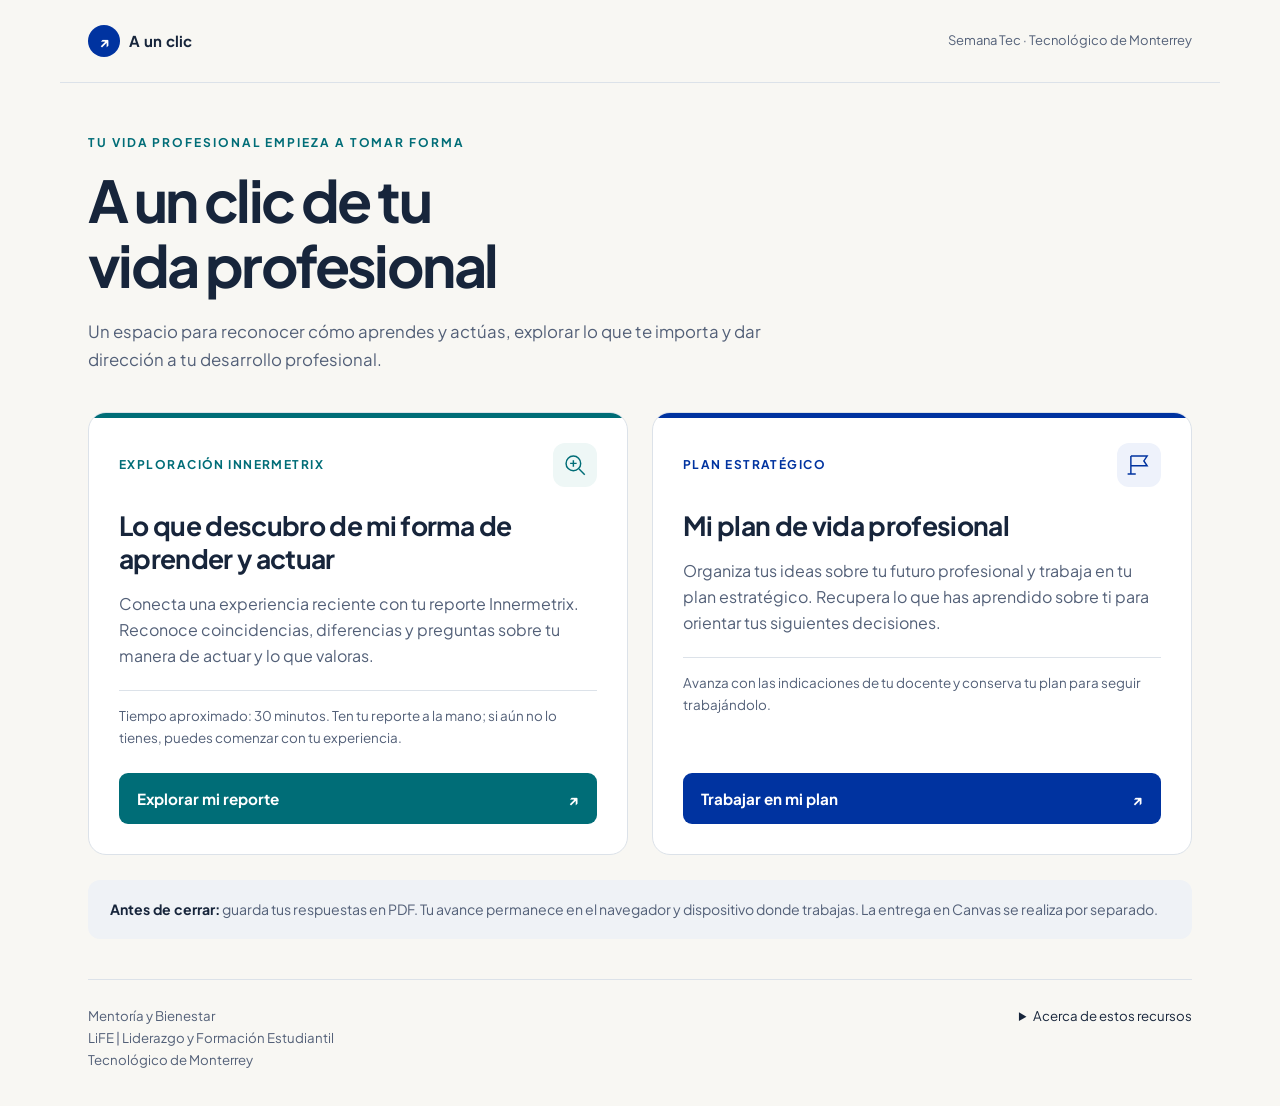
==== docs/index.html @ 25005614 "Publicar portal y recursos vigentes de A un clic" ====
<!doctype html>
<html lang="es">
<head>
<meta charset="utf-8"><meta name="viewport" content="width=device-width, initial-scale=1">
<title>A un clic de tu vida profesional</title>
<meta name="description" content="Recursos de la Semana Tec para explorar tu forma de aprender y actuar y construir tu plan de vida profesional.">
<style>
@font-face{font-family:Jakarta;src:url('assets/plus-jakarta-sans-400.ttf')}@font-face{font-family:Jakarta;src:url('assets/plus-jakarta-sans-700.ttf');font-weight:700}
:root{--blue:#0033a0;--ink:#17253b;--muted:#536078;--paper:#f8f7f3;--line:#dce2e9;--teal:#006d77}*{box-sizing:border-box}body{margin:0;background:var(--paper);color:var(--ink);font-family:Jakarta,system-ui,sans-serif;line-height:1.65}a{color:var(--blue)}a:focus-visible,summary:focus-visible{outline:3px solid #dcae28;outline-offset:5px}.skip{position:absolute;top:-100px;background:white;padding:12px;z-index:3}.skip:focus{top:8px}header{max-width:1160px;margin:auto;padding:25px 28px;display:flex;justify-content:space-between;align-items:center;border-bottom:1px solid var(--line);gap:20px}.brand{font-size:15px;font-weight:700;letter-spacing:.02em}.brand-mark{display:inline-grid;place-items:center;background:var(--blue);color:white;border-radius:50%;width:32px;height:32px;margin-right:9px}header span:last-child{font-size:13px;color:var(--muted)}main{max-width:1160px;margin:auto;padding:50px 28px 40px}.intro{max-width:850px;margin-bottom:38px}.eyebrow{font-size:12px;text-transform:uppercase;letter-spacing:.16em;color:var(--teal);font-weight:700;margin:0 0 14px}h1{font-size:clamp(2.2rem,5vw,3.6rem);line-height:1.14;letter-spacing:-.045em;max-width:820px;margin:0 0 20px;font-weight:700}.lead{font-size:1.05rem;max-width:700px;color:var(--muted);margin:0}.resources{display:grid;grid-template-columns:1fr 1fr;gap:24px}.card{position:relative;background:white;border:1px solid var(--line);border-radius:18px;padding:30px;display:flex;flex-direction:column;overflow:hidden}.card:before{content:'';position:absolute;top:0;left:0;right:0;height:5px;background:var(--teal)}.card.plan:before{background:var(--blue)}.card-top{display:flex;align-items:center;justify-content:space-between;gap:10px;margin-bottom:22px}.category{font-size:12px;text-transform:uppercase;letter-spacing:.12em;font-weight:700;color:var(--teal)}.plan .category{color:var(--blue)}.icon{width:44px;height:44px;padding:9px;border-radius:12px;background:#eef7f6;color:var(--teal)}.plan .icon{background:#eef2fb;color:var(--blue)}h2{font-size:1.65rem;line-height:1.25;letter-spacing:-.025em;margin:0 0 16px}.description{color:var(--muted);margin:0 0 20px}.resource-note{font-size:.84rem;color:var(--muted);margin:0 0 24px;padding-top:14px;border-top:1px solid var(--line)}.button{display:flex;align-items:center;justify-content:space-between;gap:18px;background:var(--teal);color:white;padding:13px 18px;border-radius:9px;text-decoration:none;font-weight:700;font-size:.95rem;margin-top:auto}.plan .button{background:var(--blue)}.button:hover{filter:brightness(1.12)}.practical{margin-top:25px;padding:18px 22px;background:#eff2f6;border-radius:12px;font-size:.88rem;color:var(--muted)}.practical strong{color:var(--ink)}footer{max-width:1104px;margin:0 auto;padding:25px 0 35px;border-top:1px solid var(--line);font-size:.83rem;color:var(--muted);display:flex;gap:25px;justify-content:space-between}footer p{margin:0}footer details{max-width:440px}footer summary{cursor:pointer;color:var(--ink)}footer details p{margin-top:12px}@media(max-width:720px){header{padding:18px 20px}header span:last-child{display:none}main{padding:32px 20px}.resources{grid-template-columns:1fr}.card{padding:25px}h1{font-size:2.5rem}footer{margin:0 20px;display:block}footer details{margin-top:18px}.intro{margin-bottom:28px}}@media print{.button{background:none!important;color:var(--ink);border:1px solid var(--line)}.resources{display:block}.card{break-inside:avoid;margin-bottom:20px}footer details{display:none}}
</style>
</head>
<body>
<a class="skip" href="#recursos">Ir a las actividades</a>
<header><div class="brand"><b class="brand-mark" aria-hidden="true">↗</b>A un clic</div><span>Semana Tec · Tecnológico de Monterrey</span></header>
<main>
<section class="intro" aria-labelledby="title"><p class="eyebrow">Tu vida profesional empieza a tomar forma</p><h1 id="title">A un clic de tu<br>vida profesional</h1><p class="lead">Un espacio para reconocer cómo aprendes y actúas, explorar lo que te importa y dar dirección a tu desarrollo profesional.</p></section>
<div class="resources" id="recursos">
<article class="card"><div class="card-top"><span class="category">Exploración Innermetrix</span><svg class="icon" viewBox="0 0 32 32" fill="none" stroke="currentColor" stroke-width="1.8" aria-hidden="true"><circle cx="14" cy="14" r="9"/><path d="m21 21 7 7M10 14h8M14 10v8"/></svg></div><h2>Lo que descubro de mi forma de aprender y actuar</h2><p class="description">Conecta una experiencia reciente con tu reporte Innermetrix. Reconoce coincidencias, diferencias y preguntas sobre tu manera de actuar y lo que valoras.</p><p class="resource-note">Tiempo aproximado: 30 minutos. Ten tu reporte a la mano; si aún no lo tienes, puedes comenzar con tu experiencia.</p><a class="button" href="innermetrix/">Explorar mi reporte <span aria-hidden="true">↗</span></a></article>
<article class="card plan"><div class="card-top"><span class="category">Plan estratégico</span><svg class="icon" viewBox="0 0 32 32" fill="none" stroke="currentColor" stroke-width="1.8" aria-hidden="true"><path d="M6 27V5m0 0h20l-4 6 4 6H6M2 27h10"/></svg></div><h2>Mi plan de vida profesional</h2><p class="description">Organiza tus ideas sobre tu futuro profesional y trabaja en tu plan estratégico. Recupera lo que has aprendido sobre ti para orientar tus siguientes decisiones.</p><p class="resource-note">Avanza con las indicaciones de tu docente y conserva tu plan para seguir trabajándolo.</p><a class="button" href="plan-estrategico/">Trabajar en mi plan <span aria-hidden="true">↗</span></a></article>
</div>
<aside class="practical"><strong>Antes de cerrar:</strong> guarda tus respuestas en PDF. Tu avance permanece en el navegador y dispositivo donde trabajas. La entrega en Canvas se realiza por separado.</aside>
</main>
<footer><p>Mentoría y Bienestar<br>LiFE | Liderazgo y Formación Estudiantil<br>Tecnológico de Monterrey</p><details><summary>Acerca de estos recursos</summary><p>Portal coordinado por Karen Ariadna Guzmán Vega, ME., para la Semana Tec «A un clic de tu vida profesional».</p><p>Consulta la autoría y los permisos de uso dentro de cada actividad. Los instrumentos y materiales de terceros conservan sus respectivos derechos.</p><p><a href="mailto:kareng@tec.mx">kareng@tec.mx</a></p></details></footer>
</body></html>
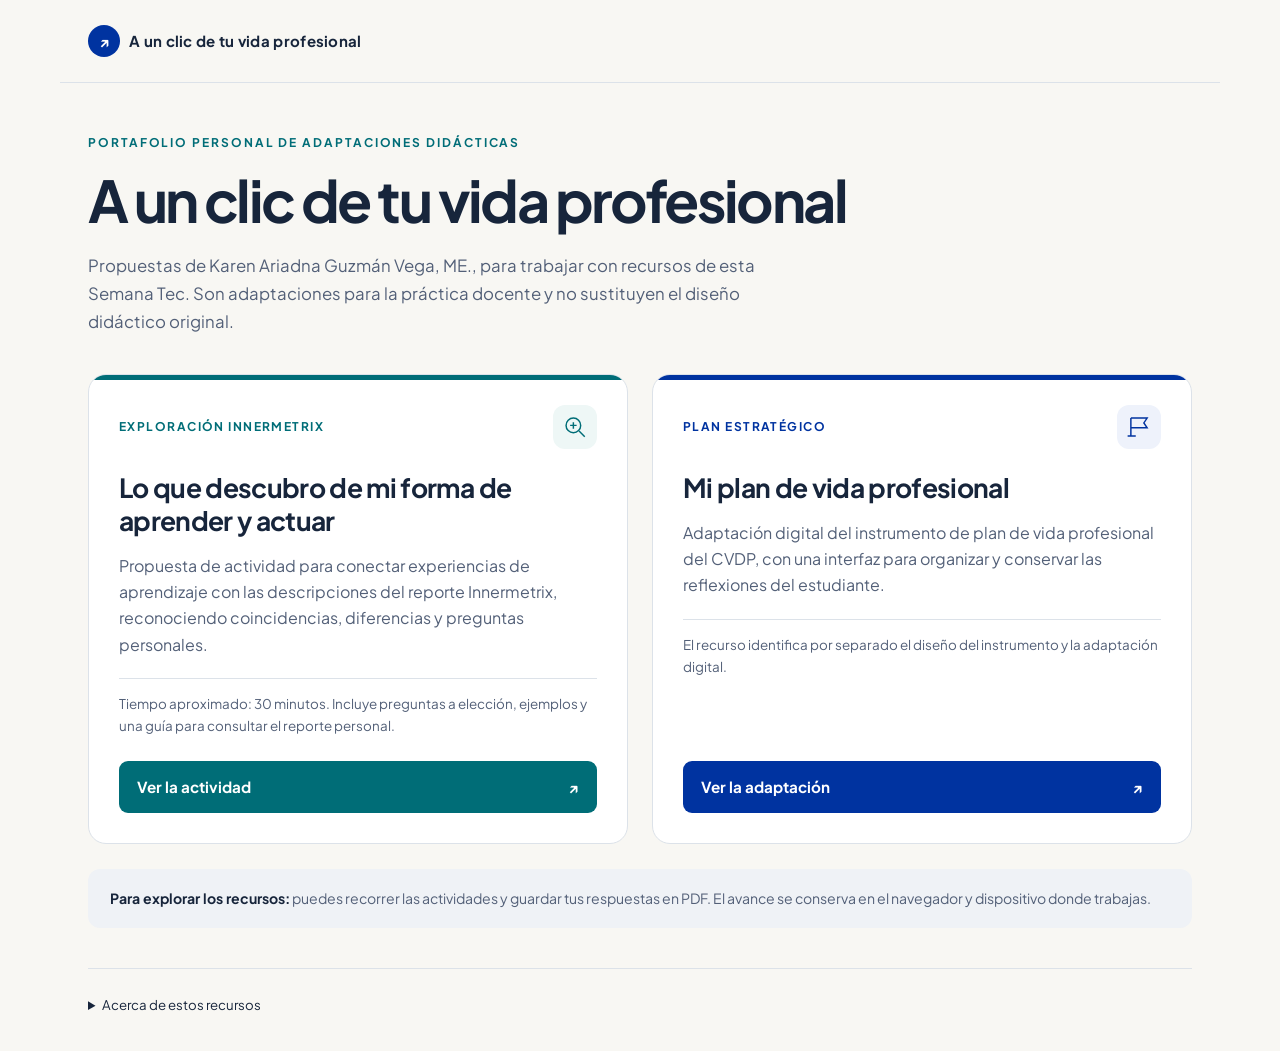
==== commit a0954494: "Presentar portada como portafolio personal de adaptaciones" ====
--- a/docs/index.html
+++ b/docs/index.html
@@ -3,22 +3,27 @@
 <head>
 <meta charset="utf-8"><meta name="viewport" content="width=device-width, initial-scale=1">
 <title>A un clic de tu vida profesional</title>
-<meta name="description" content="Recursos de la Semana Tec para explorar tu forma de aprender y actuar y construir tu plan de vida profesional.">
+<meta name="description" content="Portafolio personal de propuestas de adaptación didáctica de Karen Ariadna Guzmán Vega para la Semana Tec A un clic de tu vida profesional.">
 <style>
 @font-face{font-family:Jakarta;src:url('assets/plus-jakarta-sans-400.ttf')}@font-face{font-family:Jakarta;src:url('assets/plus-jakarta-sans-700.ttf');font-weight:700}
-:root{--blue:#0033a0;--ink:#17253b;--muted:#536078;--paper:#f8f7f3;--line:#dce2e9;--teal:#006d77}*{box-sizing:border-box}body{margin:0;background:var(--paper);color:var(--ink);font-family:Jakarta,system-ui,sans-serif;line-height:1.65}a{color:var(--blue)}a:focus-visible,summary:focus-visible{outline:3px solid #dcae28;outline-offset:5px}.skip{position:absolute;top:-100px;background:white;padding:12px;z-index:3}.skip:focus{top:8px}header{max-width:1160px;margin:auto;padding:25px 28px;display:flex;justify-content:space-between;align-items:center;border-bottom:1px solid var(--line);gap:20px}.brand{font-size:15px;font-weight:700;letter-spacing:.02em}.brand-mark{display:inline-grid;place-items:center;background:var(--blue);color:white;border-radius:50%;width:32px;height:32px;margin-right:9px}header span:last-child{font-size:13px;color:var(--muted)}main{max-width:1160px;margin:auto;padding:50px 28px 40px}.intro{max-width:850px;margin-bottom:38px}.eyebrow{font-size:12px;text-transform:uppercase;letter-spacing:.16em;color:var(--teal);font-weight:700;margin:0 0 14px}h1{font-size:clamp(2.2rem,5vw,3.6rem);line-height:1.14;letter-spacing:-.045em;max-width:820px;margin:0 0 20px;font-weight:700}.lead{font-size:1.05rem;max-width:700px;color:var(--muted);margin:0}.resources{display:grid;grid-template-columns:1fr 1fr;gap:24px}.card{position:relative;background:white;border:1px solid var(--line);border-radius:18px;padding:30px;display:flex;flex-direction:column;overflow:hidden}.card:before{content:'';position:absolute;top:0;left:0;right:0;height:5px;background:var(--teal)}.card.plan:before{background:var(--blue)}.card-top{display:flex;align-items:center;justify-content:space-between;gap:10px;margin-bottom:22px}.category{font-size:12px;text-transform:uppercase;letter-spacing:.12em;font-weight:700;color:var(--teal)}.plan .category{color:var(--blue)}.icon{width:44px;height:44px;padding:9px;border-radius:12px;background:#eef7f6;color:var(--teal)}.plan .icon{background:#eef2fb;color:var(--blue)}h2{font-size:1.65rem;line-height:1.25;letter-spacing:-.025em;margin:0 0 16px}.description{color:var(--muted);margin:0 0 20px}.resource-note{font-size:.84rem;color:var(--muted);margin:0 0 24px;padding-top:14px;border-top:1px solid var(--line)}.button{display:flex;align-items:center;justify-content:space-between;gap:18px;background:var(--teal);color:white;padding:13px 18px;border-radius:9px;text-decoration:none;font-weight:700;font-size:.95rem;margin-top:auto}.plan .button{background:var(--blue)}.button:hover{filter:brightness(1.12)}.practical{margin-top:25px;padding:18px 22px;background:#eff2f6;border-radius:12px;font-size:.88rem;color:var(--muted)}.practical strong{color:var(--ink)}footer{max-width:1104px;margin:0 auto;padding:25px 0 35px;border-top:1px solid var(--line);font-size:.83rem;color:var(--muted);display:flex;gap:25px;justify-content:space-between}footer p{margin:0}footer details{max-width:440px}footer summary{cursor:pointer;color:var(--ink)}footer details p{margin-top:12px}@media(max-width:720px){header{padding:18px 20px}header span:last-child{display:none}main{padding:32px 20px}.resources{grid-template-columns:1fr}.card{padding:25px}h1{font-size:2.5rem}footer{margin:0 20px;display:block}footer details{margin-top:18px}.intro{margin-bottom:28px}}@media print{.button{background:none!important;color:var(--ink);border:1px solid var(--line)}.resources{display:block}.card{break-inside:avoid;margin-bottom:20px}footer details{display:none}}
+:root{--blue:#0033a0;--ink:#17253b;--muted:#536078;--paper:#f8f7f3;--line:#dce2e9;--teal:#006d77}*{box-sizing:border-box}body{margin:0;background:var(--paper);color:var(--ink);font-family:Jakarta,system-ui,sans-serif;line-height:1.65}a{color:var(--blue)}a:focus-visible,summary:focus-visible{outline:3px solid #dcae28;outline-offset:5px}.skip{position:absolute;top:-100px;background:white;padding:12px;z-index:3}.skip:focus{top:8px}header{max-width:1160px;margin:auto;padding:25px 28px;display:flex;justify-content:space-between;align-items:center;border-bottom:1px solid var(--line);gap:20px}.brand{font-size:15px;font-weight:700;letter-spacing:.02em}.brand-mark{display:inline-grid;place-items:center;background:var(--blue);color:white;border-radius:50%;width:32px;height:32px;margin-right:9px}header span:last-child{font-size:13px;color:var(--muted)}main{max-width:1160px;margin:auto;padding:50px 28px 40px}.intro{max-width:850px;margin-bottom:38px}.eyebrow{font-size:12px;text-transform:uppercase;letter-spacing:.16em;color:var(--teal);font-weight:700;margin:0 0 14px}h1{font-size:clamp(2.2rem,5vw,3.6rem);line-height:1.14;letter-spacing:-.045em;max-width:820px;margin:0 0 20px;font-weight:700}.lead{font-size:1.05rem;max-width:700px;color:var(--muted);margin:0}.resources{display:grid;grid-template-columns:1fr 1fr;gap:24px}.card{position:relative;background:white;border:1px solid var(--line);border-radius:18px;padding:30px;display:flex;flex-direction:column;overflow:hidden}.card:before{content:'';position:absolute;top:0;left:0;right:0;height:5px;background:var(--teal)}.card.plan:before{background:var(--blue)}.card-top{display:flex;align-items:center;justify-content:space-between;gap:10px;margin-bottom:22px}.category{font-size:12px;text-transform:uppercase;letter-spacing:.12em;font-weight:700;color:var(--teal)}.plan .category{color:var(--blue)}.icon{width:44px;height:44px;padding:9px;border-radius:12px;background:#eef7f6;color:var(--teal)}.plan .icon{background:#eef2fb;color:var(--blue)}h2{font-size:1.65rem;line-height:1.25;letter-spacing:-.025em;margin:0 0 16px}.description{color:var(--muted);margin:0 0 20px}.resource-note{font-size:.84rem;color:var(--muted);margin:0 0 24px;padding-top:14px;border-top:1px solid var(--line)}.button{display:flex;align-items:center;justify-content:space-between;gap:18px;background:var(--teal);color:white;padding:13px 18px;border-radius:9px;text-decoration:none;font-weight:700;font-size:.95rem;margin-top:auto}.plan .button{background:var(--blue)}.button:hover{filter:brightness(1.12)}.practical{margin-top:25px;padding:18px 22px;background:#eff2f6;border-radius:12px;font-size:.88rem;color:var(--muted)}.practical strong{color:var(--ink)}footer{max-width:1104px;margin:0 auto;padding:25px 0 35px;border-top:1px solid var(--line);font-size:.83rem;color:var(--muted);display:flex;gap:25px;justify-content:space-between}footer p{margin:0}footer details{max-width:850px}footer summary{cursor:pointer;color:var(--ink)}footer details p{margin-top:12px}@media(max-width:720px){header{padding:18px 20px}header span:last-child{display:none}main{padding:32px 20px}.resources{grid-template-columns:1fr}.card{padding:25px}h1{font-size:2.5rem}footer{margin:0 20px;display:block}footer details{margin-top:18px}.intro{margin-bottom:28px}}@media print{.button{background:none!important;color:var(--ink);border:1px solid var(--line)}.resources{display:block}.card{break-inside:avoid;margin-bottom:20px}footer details{display:none}}
 </style>
 </head>
 <body>
 <a class="skip" href="#recursos">Ir a las actividades</a>
-<header><div class="brand"><b class="brand-mark" aria-hidden="true">↗</b>A un clic</div><span>Semana Tec · Tecnológico de Monterrey</span></header>
+<header><div class="brand"><b class="brand-mark" aria-hidden="true">↗</b>A un clic de tu vida profesional</div></header>
 <main>
-<section class="intro" aria-labelledby="title"><p class="eyebrow">Tu vida profesional empieza a tomar forma</p><h1 id="title">A un clic de tu<br>vida profesional</h1><p class="lead">Un espacio para reconocer cómo aprendes y actúas, explorar lo que te importa y dar dirección a tu desarrollo profesional.</p></section>
+<section class="intro" aria-labelledby="title"><p class="eyebrow">Portafolio personal de adaptaciones didácticas</p><h1 id="title">A un clic de tu vida profesional</h1><p class="lead">Propuestas de Karen Ariadna Guzmán Vega, ME., para trabajar con recursos de esta Semana Tec. Son adaptaciones para la práctica docente y no sustituyen el diseño didáctico original.</p></section>
 <div class="resources" id="recursos">
-<article class="card"><div class="card-top"><span class="category">Exploración Innermetrix</span><svg class="icon" viewBox="0 0 32 32" fill="none" stroke="currentColor" stroke-width="1.8" aria-hidden="true"><circle cx="14" cy="14" r="9"/><path d="m21 21 7 7M10 14h8M14 10v8"/></svg></div><h2>Lo que descubro de mi forma de aprender y actuar</h2><p class="description">Conecta una experiencia reciente con tu reporte Innermetrix. Reconoce coincidencias, diferencias y preguntas sobre tu manera de actuar y lo que valoras.</p><p class="resource-note">Tiempo aproximado: 30 minutos. Ten tu reporte a la mano; si aún no lo tienes, puedes comenzar con tu experiencia.</p><a class="button" href="innermetrix/">Explorar mi reporte <span aria-hidden="true">↗</span></a></article>
-<article class="card plan"><div class="card-top"><span class="category">Plan estratégico</span><svg class="icon" viewBox="0 0 32 32" fill="none" stroke="currentColor" stroke-width="1.8" aria-hidden="true"><path d="M6 27V5m0 0h20l-4 6 4 6H6M2 27h10"/></svg></div><h2>Mi plan de vida profesional</h2><p class="description">Organiza tus ideas sobre tu futuro profesional y trabaja en tu plan estratégico. Recupera lo que has aprendido sobre ti para orientar tus siguientes decisiones.</p><p class="resource-note">Avanza con las indicaciones de tu docente y conserva tu plan para seguir trabajándolo.</p><a class="button" href="plan-estrategico/">Trabajar en mi plan <span aria-hidden="true">↗</span></a></article>
+<article class="card"><div class="card-top"><span class="category">Exploración Innermetrix</span><svg class="icon" viewBox="0 0 32 32" fill="none" stroke="currentColor" stroke-width="1.8" aria-hidden="true"><circle cx="14" cy="14" r="9"/><path d="m21 21 7 7M10 14h8M14 10v8"/></svg></div><h2>Lo que descubro de mi forma de aprender y actuar</h2><p class="description">Propuesta de actividad para conectar experiencias de aprendizaje con las descripciones del reporte Innermetrix, reconociendo coincidencias, diferencias y preguntas personales.</p><p class="resource-note">Tiempo aproximado: 30 minutos. Incluye preguntas a elección, ejemplos y una guía para consultar el reporte personal.</p><a class="button" href="innermetrix/">Ver la actividad <span aria-hidden="true">↗</span></a></article>
+<article class="card plan"><div class="card-top"><span class="category">Plan estratégico</span><svg class="icon" viewBox="0 0 32 32" fill="none" stroke="currentColor" stroke-width="1.8" aria-hidden="true"><path d="M6 27V5m0 0h20l-4 6 4 6H6M2 27h10"/></svg></div><h2>Mi plan de vida profesional</h2><p class="description">Adaptación digital del instrumento de plan de vida profesional del CVDP, con una interfaz para organizar y conservar las reflexiones del estudiante.</p><p class="resource-note">El recurso identifica por separado el diseño del instrumento y la adaptación digital.</p><a class="button" href="plan-estrategico/">Ver la adaptación <span aria-hidden="true">↗</span></a></article>
 </div>
-<aside class="practical"><strong>Antes de cerrar:</strong> guarda tus respuestas en PDF. Tu avance permanece en el navegador y dispositivo donde trabajas. La entrega en Canvas se realiza por separado.</aside>
+<aside class="practical"><strong>Para explorar los recursos:</strong> puedes recorrer las actividades y guardar tus respuestas en PDF. El avance se conserva en el navegador y dispositivo donde trabajas.</aside>
 </main>
-<footer><p>Mentoría y Bienestar<br>LiFE | Liderazgo y Formación Estudiantil<br>Tecnológico de Monterrey</p><details><summary>Acerca de estos recursos</summary><p>Portal coordinado por Karen Ariadna Guzmán Vega, ME., para la Semana Tec «A un clic de tu vida profesional».</p><p>Consulta la autoría y los permisos de uso dentro de cada actividad. Los instrumentos y materiales de terceros conservan sus respectivos derechos.</p><p><a href="mailto:kareng@tec.mx">kareng@tec.mx</a></p></details></footer>
+<footer><details><summary>Acerca de estos recursos</summary>
+<p>Este sitio reúne propuestas personales de adaptación al diseño didáctico de la Semana Tec «A un clic de tu vida profesional», elaboradas por Karen Ariadna Guzmán Vega, ME., para apoyar su práctica docente y compartirlas con otros profesores.</p>
+<p>La autoría de las adaptaciones se distingue de la autoría del diseño original de la Semana Tec y de los instrumentos en los que se apoyan. Este portafolio no sustituye los materiales originales ni se presenta como un sitio oficial, una versión institucional o una publicación avalada por el Tecnológico de Monterrey.</p>
+<p>Las referencias a la Semana Tec, al CVDP y a Innermetrix identifican el contexto y las fuentes; no implican propiedad sobre sus contenidos ni autorización o respaldo de sus titulares. Consulta los créditos y permisos específicos dentro de cada recurso. La disponibilidad en este sitio no concede permisos adicionales sobre materiales de terceros.</p>
+<p>Para conversar sobre estas propuestas: <a href="mailto:kareng@tec.mx">kareng@tec.mx</a>.</p>
+</details></footer>
 </body></html>
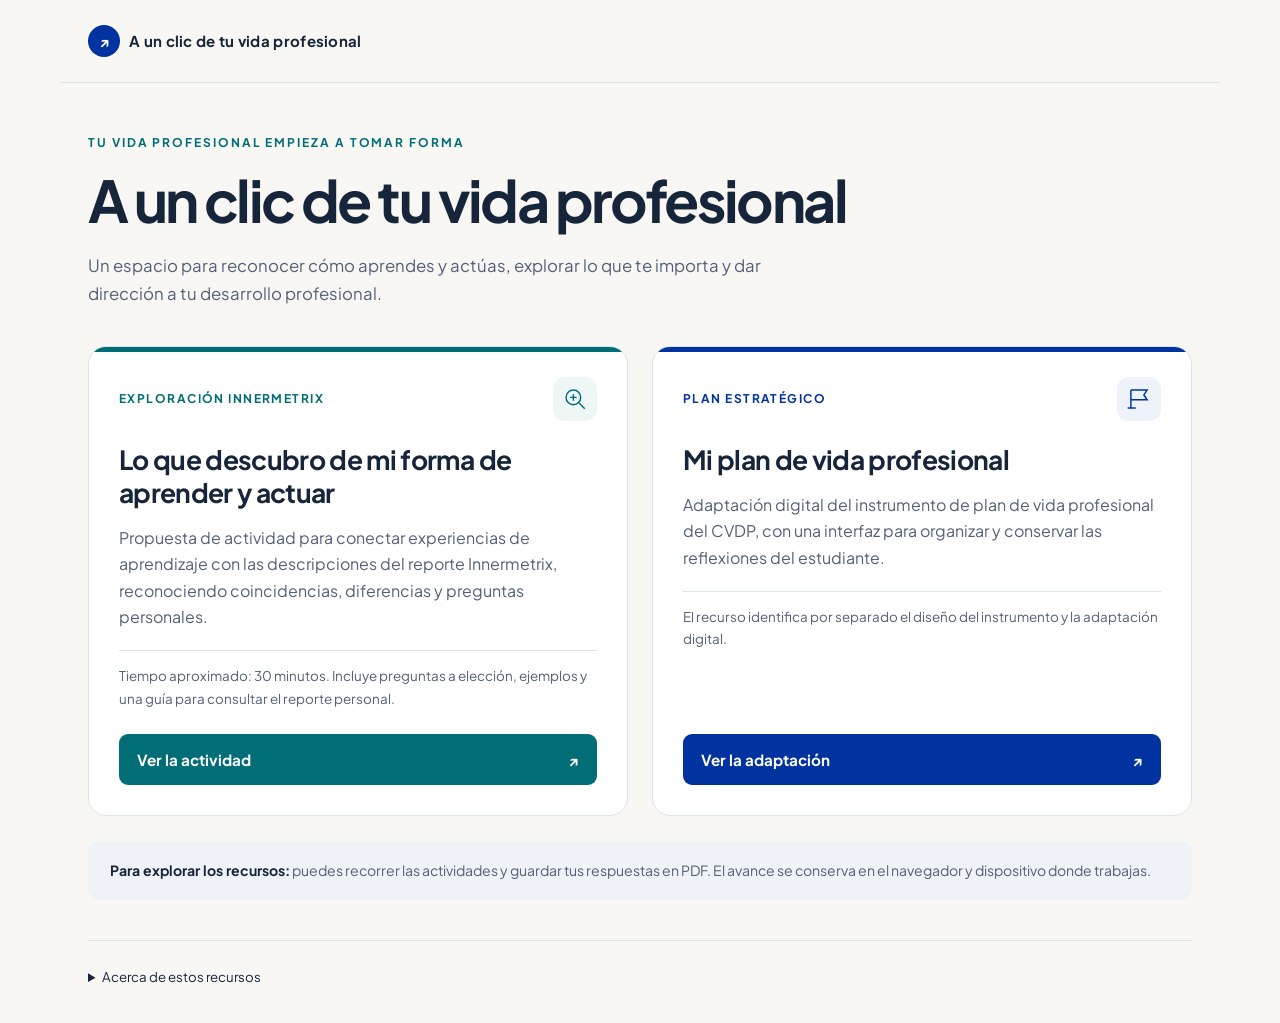
==== commit 97b4d835: "Recuperar introducción y precisar propósito colegiado" ====
--- a/docs/index.html
+++ b/docs/index.html
@@ -13,7 +13,7 @@
 <a class="skip" href="#recursos">Ir a las actividades</a>
 <header><div class="brand"><b class="brand-mark" aria-hidden="true">↗</b>A un clic de tu vida profesional</div></header>
 <main>
-<section class="intro" aria-labelledby="title"><p class="eyebrow">Portafolio personal de adaptaciones didácticas</p><h1 id="title">A un clic de tu vida profesional</h1><p class="lead">Propuestas de Karen Ariadna Guzmán Vega, ME., para trabajar con recursos de esta Semana Tec. Son adaptaciones para la práctica docente y no sustituyen el diseño didáctico original.</p></section>
+<section class="intro" aria-labelledby="title"><p class="eyebrow">Tu vida profesional empieza a tomar forma</p><h1 id="title">A un clic de tu vida profesional</h1><p class="lead">Un espacio para reconocer cómo aprendes y actúas, explorar lo que te importa y dar dirección a tu desarrollo profesional.</p></section>
 <div class="resources" id="recursos">
 <article class="card"><div class="card-top"><span class="category">Exploración Innermetrix</span><svg class="icon" viewBox="0 0 32 32" fill="none" stroke="currentColor" stroke-width="1.8" aria-hidden="true"><circle cx="14" cy="14" r="9"/><path d="m21 21 7 7M10 14h8M14 10v8"/></svg></div><h2>Lo que descubro de mi forma de aprender y actuar</h2><p class="description">Propuesta de actividad para conectar experiencias de aprendizaje con las descripciones del reporte Innermetrix, reconociendo coincidencias, diferencias y preguntas personales.</p><p class="resource-note">Tiempo aproximado: 30 minutos. Incluye preguntas a elección, ejemplos y una guía para consultar el reporte personal.</p><a class="button" href="innermetrix/">Ver la actividad <span aria-hidden="true">↗</span></a></article>
 <article class="card plan"><div class="card-top"><span class="category">Plan estratégico</span><svg class="icon" viewBox="0 0 32 32" fill="none" stroke="currentColor" stroke-width="1.8" aria-hidden="true"><path d="M6 27V5m0 0h20l-4 6 4 6H6M2 27h10"/></svg></div><h2>Mi plan de vida profesional</h2><p class="description">Adaptación digital del instrumento de plan de vida profesional del CVDP, con una interfaz para organizar y conservar las reflexiones del estudiante.</p><p class="resource-note">El recurso identifica por separado el diseño del instrumento y la adaptación digital.</p><a class="button" href="plan-estrategico/">Ver la adaptación <span aria-hidden="true">↗</span></a></article>
@@ -21,7 +21,7 @@
 <aside class="practical"><strong>Para explorar los recursos:</strong> puedes recorrer las actividades y guardar tus respuestas en PDF. El avance se conserva en el navegador y dispositivo donde trabajas.</aside>
 </main>
 <footer><details><summary>Acerca de estos recursos</summary>
-<p>Este sitio reúne propuestas personales de adaptación al diseño didáctico de la Semana Tec «A un clic de tu vida profesional», elaboradas por Karen Ariadna Guzmán Vega, ME., para apoyar su práctica docente y compartirlas con otros profesores.</p>
+<p>Este sitio reúne propuestas personales de adaptación al diseño didáctico de la Semana Tec «A un clic de tu vida profesional», elaboradas por Karen Ariadna Guzmán Vega, ME., para apoyar su práctica docente y ponerlas a disposición de la comunidad académica como insumos para el trabajo colegiado.</p>
 <p>La autoría de las adaptaciones se distingue de la autoría del diseño original de la Semana Tec y de los instrumentos en los que se apoyan. Este portafolio no sustituye los materiales originales ni se presenta como un sitio oficial, una versión institucional o una publicación avalada por el Tecnológico de Monterrey.</p>
 <p>Las referencias a la Semana Tec, al CVDP y a Innermetrix identifican el contexto y las fuentes; no implican propiedad sobre sus contenidos ni autorización o respaldo de sus titulares. Consulta los créditos y permisos específicos dentro de cada recurso. La disponibilidad en este sitio no concede permisos adicionales sobre materiales de terceros.</p>
 <p>Para conversar sobre estas propuestas: <a href="mailto:kareng@tec.mx">kareng@tec.mx</a>.</p>
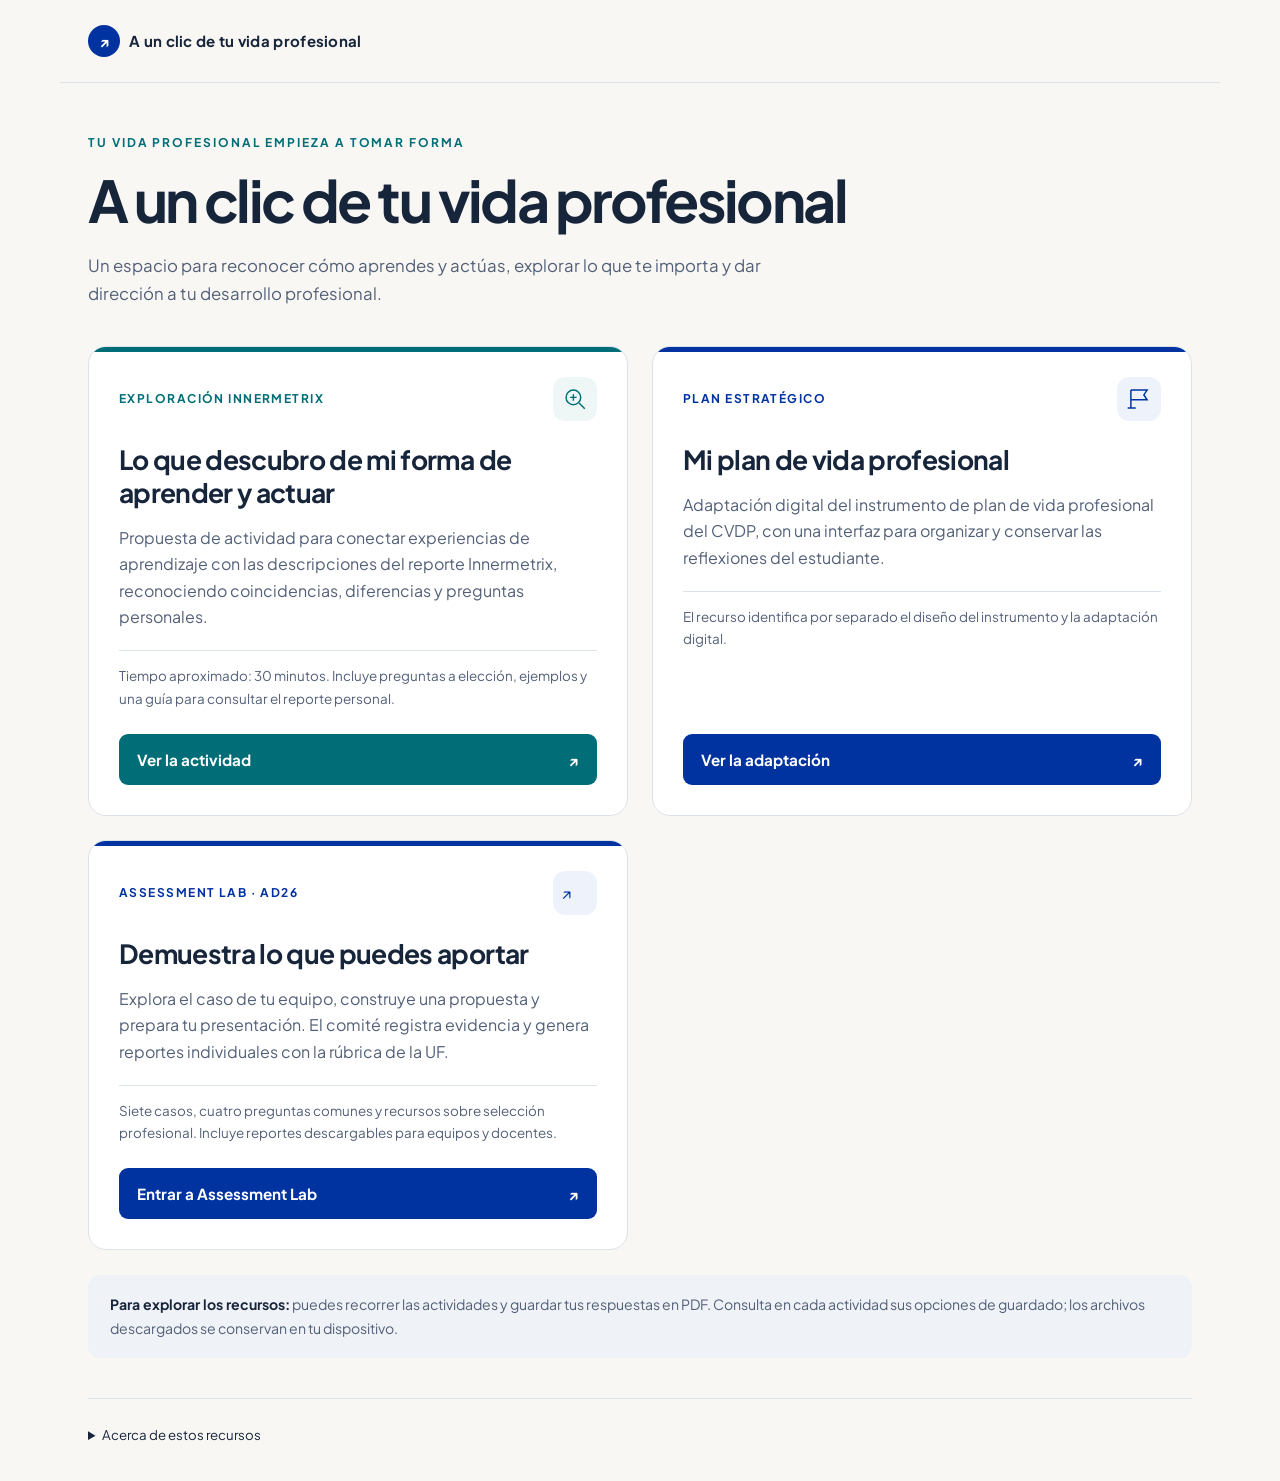
==== commit 44e6db2d: "Crear Assessment Lab AD26 con casos y reportes de equipo y comité" ====
--- a/docs/index.html
+++ b/docs/index.html
@@ -17,8 +17,9 @@
 <div class="resources" id="recursos">
 <article class="card"><div class="card-top"><span class="category">Exploración Innermetrix</span><svg class="icon" viewBox="0 0 32 32" fill="none" stroke="currentColor" stroke-width="1.8" aria-hidden="true"><circle cx="14" cy="14" r="9"/><path d="m21 21 7 7M10 14h8M14 10v8"/></svg></div><h2>Lo que descubro de mi forma de aprender y actuar</h2><p class="description">Propuesta de actividad para conectar experiencias de aprendizaje con las descripciones del reporte Innermetrix, reconociendo coincidencias, diferencias y preguntas personales.</p><p class="resource-note">Tiempo aproximado: 30 minutos. Incluye preguntas a elección, ejemplos y una guía para consultar el reporte personal.</p><a class="button" href="innermetrix/">Ver la actividad <span aria-hidden="true">↗</span></a></article>
 <article class="card plan"><div class="card-top"><span class="category">Plan estratégico</span><svg class="icon" viewBox="0 0 32 32" fill="none" stroke="currentColor" stroke-width="1.8" aria-hidden="true"><path d="M6 27V5m0 0h20l-4 6 4 6H6M2 27h10"/></svg></div><h2>Mi plan de vida profesional</h2><p class="description">Adaptación digital del instrumento de plan de vida profesional del CVDP, con una interfaz para organizar y conservar las reflexiones del estudiante.</p><p class="resource-note">El recurso identifica por separado el diseño del instrumento y la adaptación digital.</p><a class="button" href="plan-estrategico/">Ver la adaptación <span aria-hidden="true">↗</span></a></article>
+<article class="card plan"><div class="card-top"><span class="category">Assessment Lab · AD26</span><span class="icon" aria-hidden="true">↗</span></div><h2>Demuestra lo que puedes aportar</h2><p class="description">Explora el caso de tu equipo, construye una propuesta y prepara tu presentación. El comité registra evidencia y genera reportes individuales con la rúbrica de la UF.</p><p class="resource-note">Siete casos, cuatro preguntas comunes y recursos sobre selección profesional. Incluye reportes descargables para equipos y docentes.</p><a class="button" href="assessment-lab/">Entrar a Assessment Lab <span aria-hidden="true">↗</span></a></article>
 </div>
-<aside class="practical"><strong>Para explorar los recursos:</strong> puedes recorrer las actividades y guardar tus respuestas en PDF. El avance se conserva en el navegador y dispositivo donde trabajas.</aside>
+<aside class="practical"><strong>Para explorar los recursos:</strong> puedes recorrer las actividades y guardar tus respuestas en PDF. Consulta en cada actividad sus opciones de guardado; los archivos descargados se conservan en tu dispositivo.</aside>
 </main>
 <footer><details><summary>Acerca de estos recursos</summary>
 <p>Este sitio reúne propuestas personales de adaptación al diseño didáctico de la Semana Tec «A un clic de tu vida profesional», elaboradas por Karen Ariadna Guzmán Vega, ME., para apoyar su práctica docente y ponerlas a disposición de la comunidad académica como insumos para el trabajo colegiado.</p>
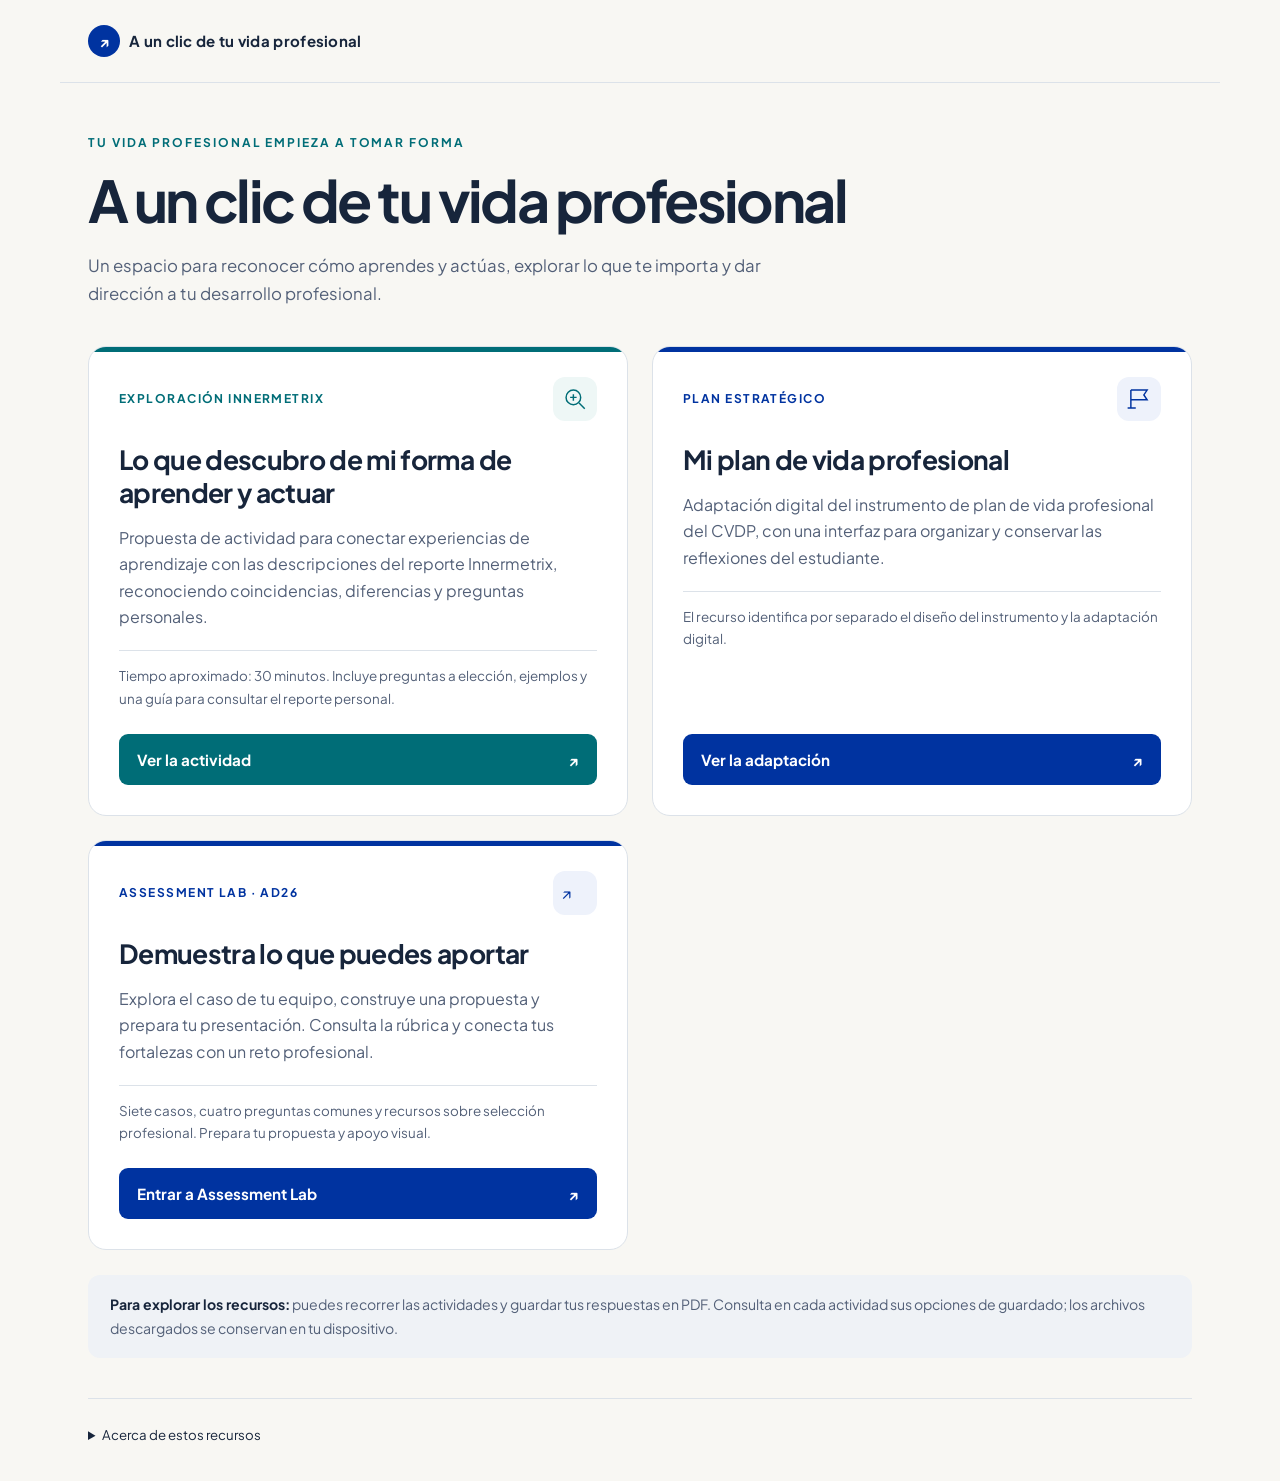
==== commit 4ae3276e: "Centrar Assessment Lab en estudiantes y retirar materiales docentes" ====
--- a/docs/index.html
+++ b/docs/index.html
@@ -17,7 +17,7 @@
 <div class="resources" id="recursos">
 <article class="card"><div class="card-top"><span class="category">Exploración Innermetrix</span><svg class="icon" viewBox="0 0 32 32" fill="none" stroke="currentColor" stroke-width="1.8" aria-hidden="true"><circle cx="14" cy="14" r="9"/><path d="m21 21 7 7M10 14h8M14 10v8"/></svg></div><h2>Lo que descubro de mi forma de aprender y actuar</h2><p class="description">Propuesta de actividad para conectar experiencias de aprendizaje con las descripciones del reporte Innermetrix, reconociendo coincidencias, diferencias y preguntas personales.</p><p class="resource-note">Tiempo aproximado: 30 minutos. Incluye preguntas a elección, ejemplos y una guía para consultar el reporte personal.</p><a class="button" href="innermetrix/">Ver la actividad <span aria-hidden="true">↗</span></a></article>
 <article class="card plan"><div class="card-top"><span class="category">Plan estratégico</span><svg class="icon" viewBox="0 0 32 32" fill="none" stroke="currentColor" stroke-width="1.8" aria-hidden="true"><path d="M6 27V5m0 0h20l-4 6 4 6H6M2 27h10"/></svg></div><h2>Mi plan de vida profesional</h2><p class="description">Adaptación digital del instrumento de plan de vida profesional del CVDP, con una interfaz para organizar y conservar las reflexiones del estudiante.</p><p class="resource-note">El recurso identifica por separado el diseño del instrumento y la adaptación digital.</p><a class="button" href="plan-estrategico/">Ver la adaptación <span aria-hidden="true">↗</span></a></article>
-<article class="card plan"><div class="card-top"><span class="category">Assessment Lab · AD26</span><span class="icon" aria-hidden="true">↗</span></div><h2>Demuestra lo que puedes aportar</h2><p class="description">Explora el caso de tu equipo, construye una propuesta y prepara tu presentación. El comité registra evidencia y genera reportes individuales con la rúbrica de la UF.</p><p class="resource-note">Siete casos, cuatro preguntas comunes y recursos sobre selección profesional. Incluye reportes descargables para equipos y docentes.</p><a class="button" href="assessment-lab/">Entrar a Assessment Lab <span aria-hidden="true">↗</span></a></article>
+<article class="card plan"><div class="card-top"><span class="category">Assessment Lab · AD26</span><span class="icon" aria-hidden="true">↗</span></div><h2>Demuestra lo que puedes aportar</h2><p class="description">Explora el caso de tu equipo, construye una propuesta y prepara tu presentación. Consulta la rúbrica y conecta tus fortalezas con un reto profesional.</p><p class="resource-note">Siete casos, cuatro preguntas comunes y recursos sobre selección profesional. Prepara tu propuesta y apoyo visual.</p><a class="button" href="assessment-lab/">Entrar a Assessment Lab <span aria-hidden="true">↗</span></a></article>
 </div>
 <aside class="practical"><strong>Para explorar los recursos:</strong> puedes recorrer las actividades y guardar tus respuestas en PDF. Consulta en cada actividad sus opciones de guardado; los archivos descargados se conservan en tu dispositivo.</aside>
 </main>
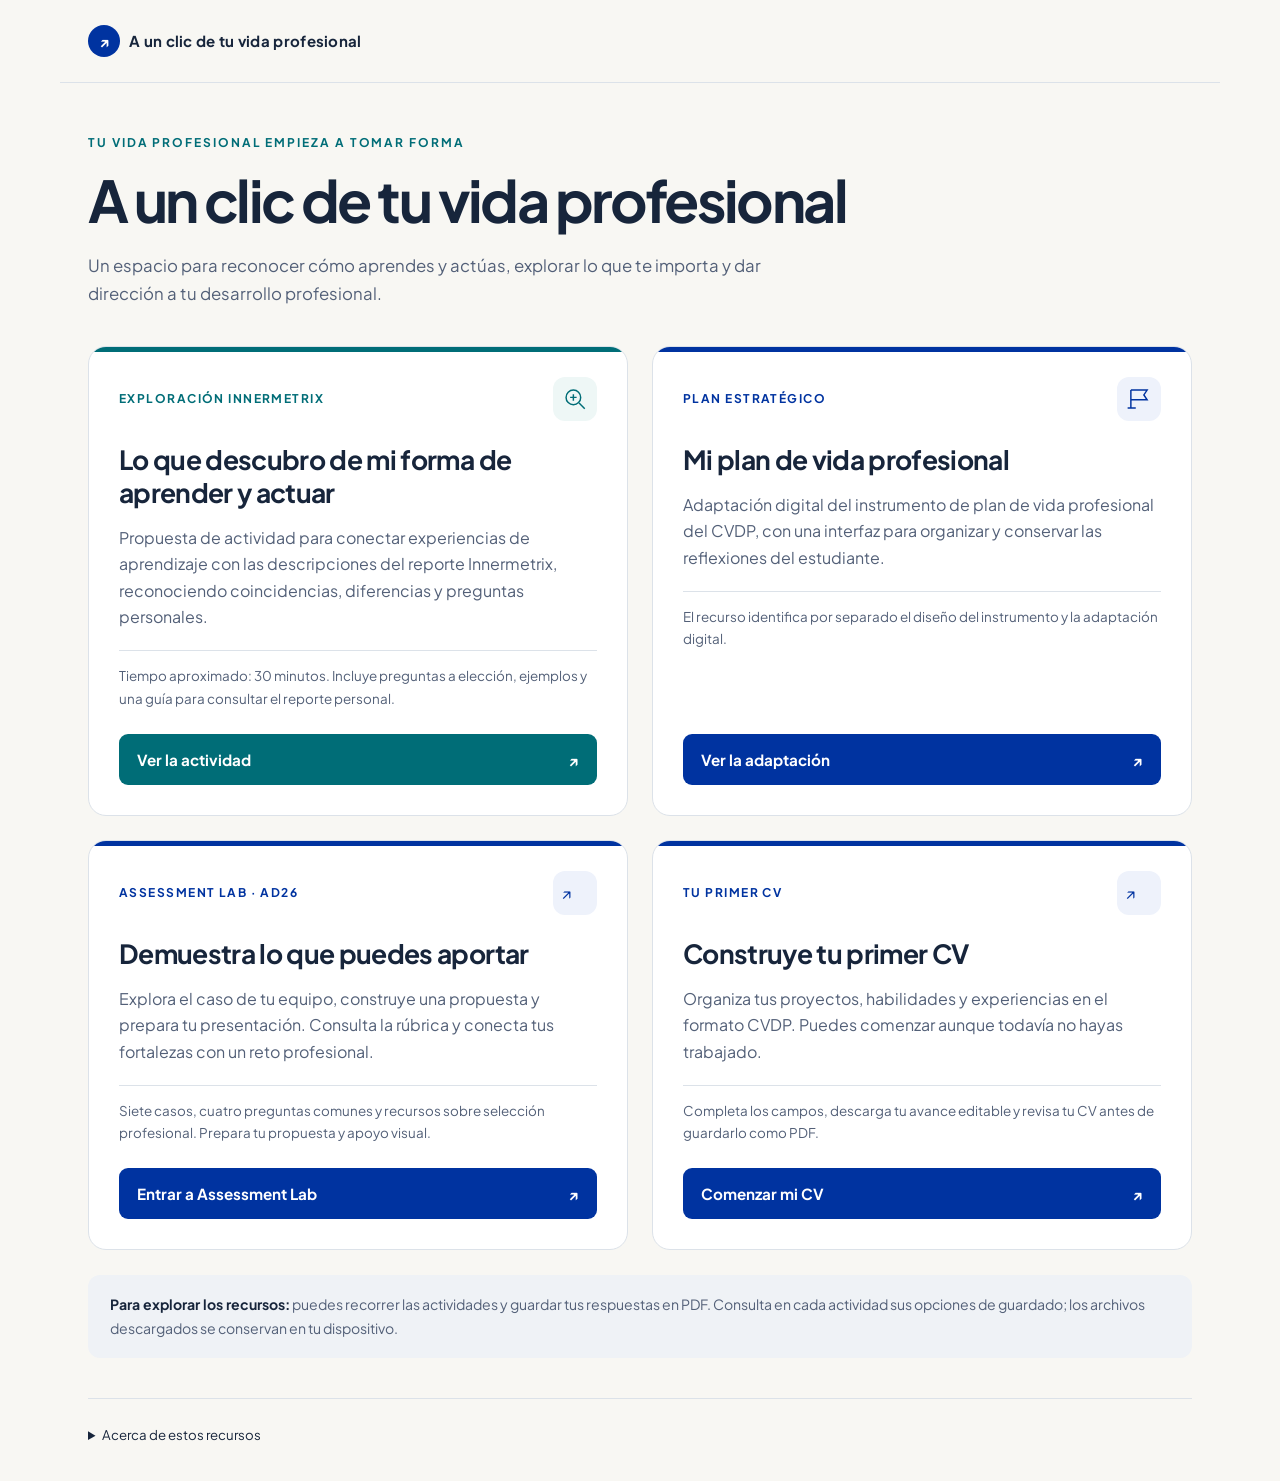
==== commit cbcc8725: "Enlaza el constructor de CV desde el portal" ====
--- a/docs/index.html
+++ b/docs/index.html
@@ -18,6 +18,7 @@
 <article class="card"><div class="card-top"><span class="category">Exploración Innermetrix</span><svg class="icon" viewBox="0 0 32 32" fill="none" stroke="currentColor" stroke-width="1.8" aria-hidden="true"><circle cx="14" cy="14" r="9"/><path d="m21 21 7 7M10 14h8M14 10v8"/></svg></div><h2>Lo que descubro de mi forma de aprender y actuar</h2><p class="description">Propuesta de actividad para conectar experiencias de aprendizaje con las descripciones del reporte Innermetrix, reconociendo coincidencias, diferencias y preguntas personales.</p><p class="resource-note">Tiempo aproximado: 30 minutos. Incluye preguntas a elección, ejemplos y una guía para consultar el reporte personal.</p><a class="button" href="innermetrix/">Ver la actividad <span aria-hidden="true">↗</span></a></article>
 <article class="card plan"><div class="card-top"><span class="category">Plan estratégico</span><svg class="icon" viewBox="0 0 32 32" fill="none" stroke="currentColor" stroke-width="1.8" aria-hidden="true"><path d="M6 27V5m0 0h20l-4 6 4 6H6M2 27h10"/></svg></div><h2>Mi plan de vida profesional</h2><p class="description">Adaptación digital del instrumento de plan de vida profesional del CVDP, con una interfaz para organizar y conservar las reflexiones del estudiante.</p><p class="resource-note">El recurso identifica por separado el diseño del instrumento y la adaptación digital.</p><a class="button" href="plan-estrategico/">Ver la adaptación <span aria-hidden="true">↗</span></a></article>
 <article class="card plan"><div class="card-top"><span class="category">Assessment Lab · AD26</span><span class="icon" aria-hidden="true">↗</span></div><h2>Demuestra lo que puedes aportar</h2><p class="description">Explora el caso de tu equipo, construye una propuesta y prepara tu presentación. Consulta la rúbrica y conecta tus fortalezas con un reto profesional.</p><p class="resource-note">Siete casos, cuatro preguntas comunes y recursos sobre selección profesional. Prepara tu propuesta y apoyo visual.</p><a class="button" href="assessment-lab/">Entrar a Assessment Lab <span aria-hidden="true">↗</span></a></article>
+<article class="card plan"><div class="card-top"><span class="category">Tu primer CV</span><span class="icon" aria-hidden="true">↗</span></div><h2>Construye tu primer CV</h2><p class="description">Organiza tus proyectos, habilidades y experiencias en el formato CVDP. Puedes comenzar aunque todavía no hayas trabajado.</p><p class="resource-note">Completa los campos, descarga tu avance editable y revisa tu CV antes de guardarlo como PDF.</p><a class="button" href="cv/">Comenzar mi CV <span aria-hidden="true">↗</span></a></article>
 </div>
 <aside class="practical"><strong>Para explorar los recursos:</strong> puedes recorrer las actividades y guardar tus respuestas en PDF. Consulta en cada actividad sus opciones de guardado; los archivos descargados se conservan en tu dispositivo.</aside>
 </main>
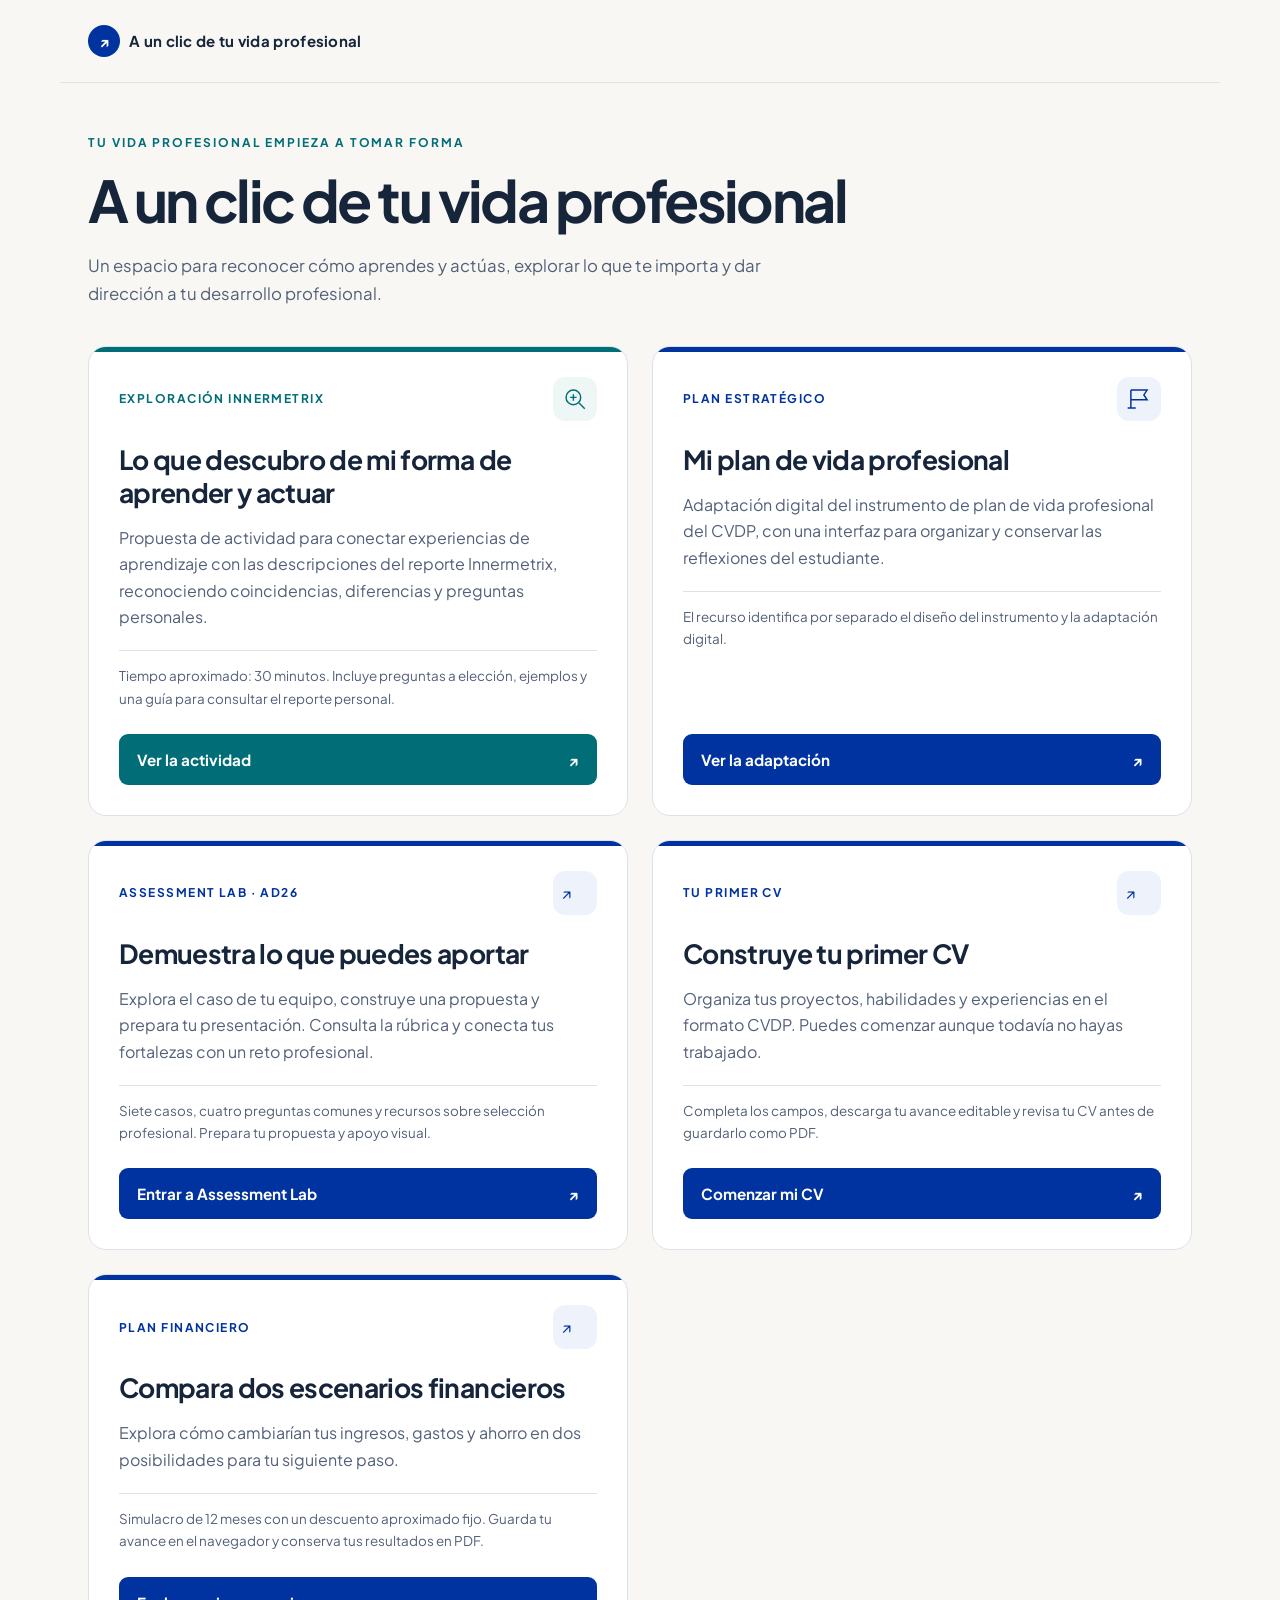
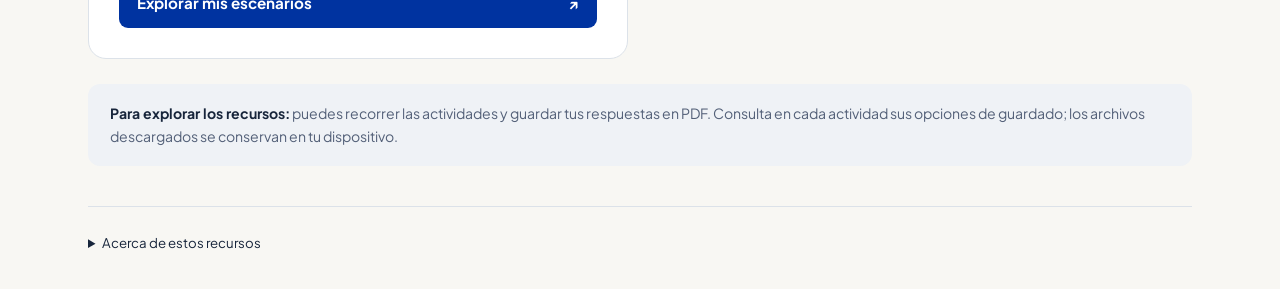
==== commit 3168c94e: "Publicar simulacro de plan financiero de dos escenarios" ====
--- a/docs/index.html
+++ b/docs/index.html
@@ -19,6 +19,7 @@
 <article class="card plan"><div class="card-top"><span class="category">Plan estratégico</span><svg class="icon" viewBox="0 0 32 32" fill="none" stroke="currentColor" stroke-width="1.8" aria-hidden="true"><path d="M6 27V5m0 0h20l-4 6 4 6H6M2 27h10"/></svg></div><h2>Mi plan de vida profesional</h2><p class="description">Adaptación digital del instrumento de plan de vida profesional del CVDP, con una interfaz para organizar y conservar las reflexiones del estudiante.</p><p class="resource-note">El recurso identifica por separado el diseño del instrumento y la adaptación digital.</p><a class="button" href="plan-estrategico/">Ver la adaptación <span aria-hidden="true">↗</span></a></article>
 <article class="card plan"><div class="card-top"><span class="category">Assessment Lab · AD26</span><span class="icon" aria-hidden="true">↗</span></div><h2>Demuestra lo que puedes aportar</h2><p class="description">Explora el caso de tu equipo, construye una propuesta y prepara tu presentación. Consulta la rúbrica y conecta tus fortalezas con un reto profesional.</p><p class="resource-note">Siete casos, cuatro preguntas comunes y recursos sobre selección profesional. Prepara tu propuesta y apoyo visual.</p><a class="button" href="assessment-lab/">Entrar a Assessment Lab <span aria-hidden="true">↗</span></a></article>
 <article class="card plan"><div class="card-top"><span class="category">Tu primer CV</span><span class="icon" aria-hidden="true">↗</span></div><h2>Construye tu primer CV</h2><p class="description">Organiza tus proyectos, habilidades y experiencias en el formato CVDP. Puedes comenzar aunque todavía no hayas trabajado.</p><p class="resource-note">Completa los campos, descarga tu avance editable y revisa tu CV antes de guardarlo como PDF.</p><a class="button" href="cv/">Comenzar mi CV <span aria-hidden="true">↗</span></a></article>
+<article class="card plan"><div class="card-top"><span class="category">Plan financiero</span><span class="icon" aria-hidden="true">↗</span></div><h2>Compara dos escenarios financieros</h2><p class="description">Explora cómo cambiarían tus ingresos, gastos y ahorro en dos posibilidades para tu siguiente paso.</p><p class="resource-note">Simulacro de 12 meses con un descuento aproximado fijo. Guarda tu avance en el navegador y conserva tus resultados en PDF.</p><a class="button" href="plan-financiero/">Explorar mis escenarios <span aria-hidden="true">↗</span></a></article>
 </div>
 <aside class="practical"><strong>Para explorar los recursos:</strong> puedes recorrer las actividades y guardar tus respuestas en PDF. Consulta en cada actividad sus opciones de guardado; los archivos descargados se conservan en tu dispositivo.</aside>
 </main>
